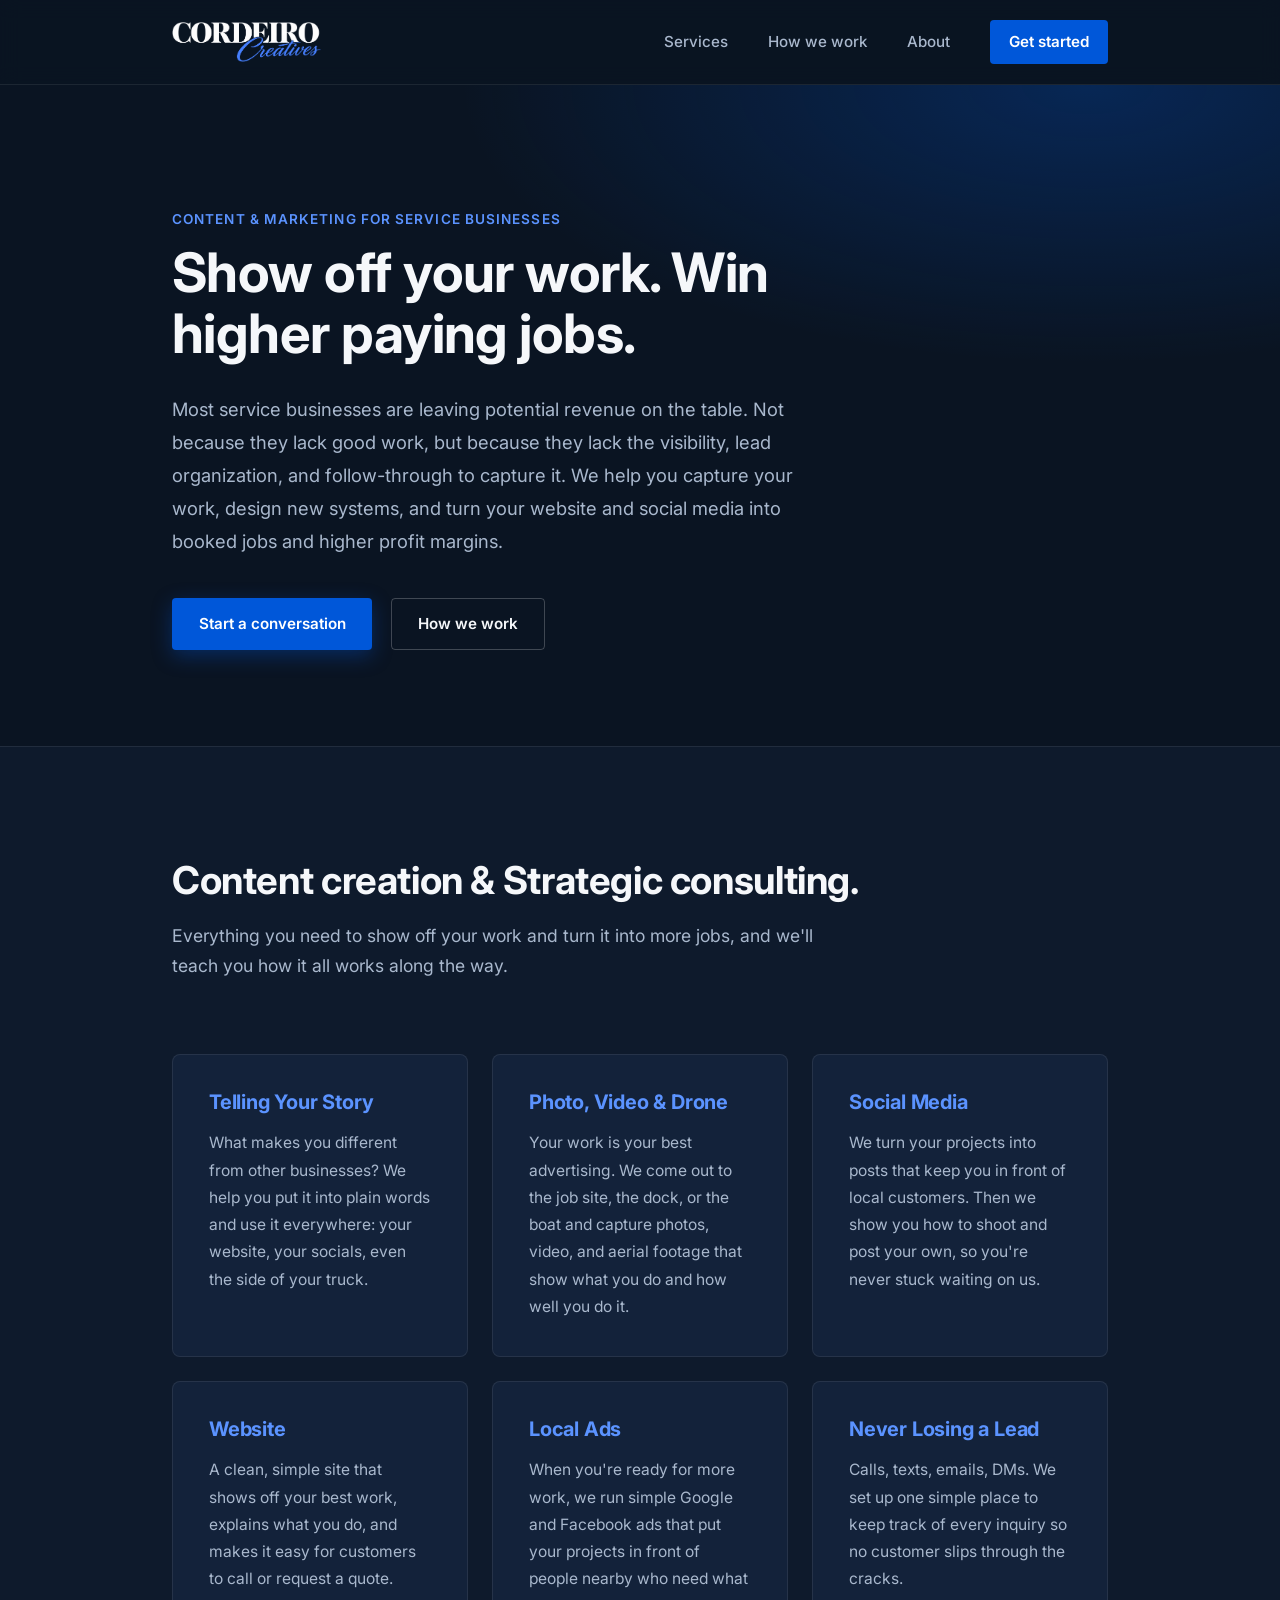
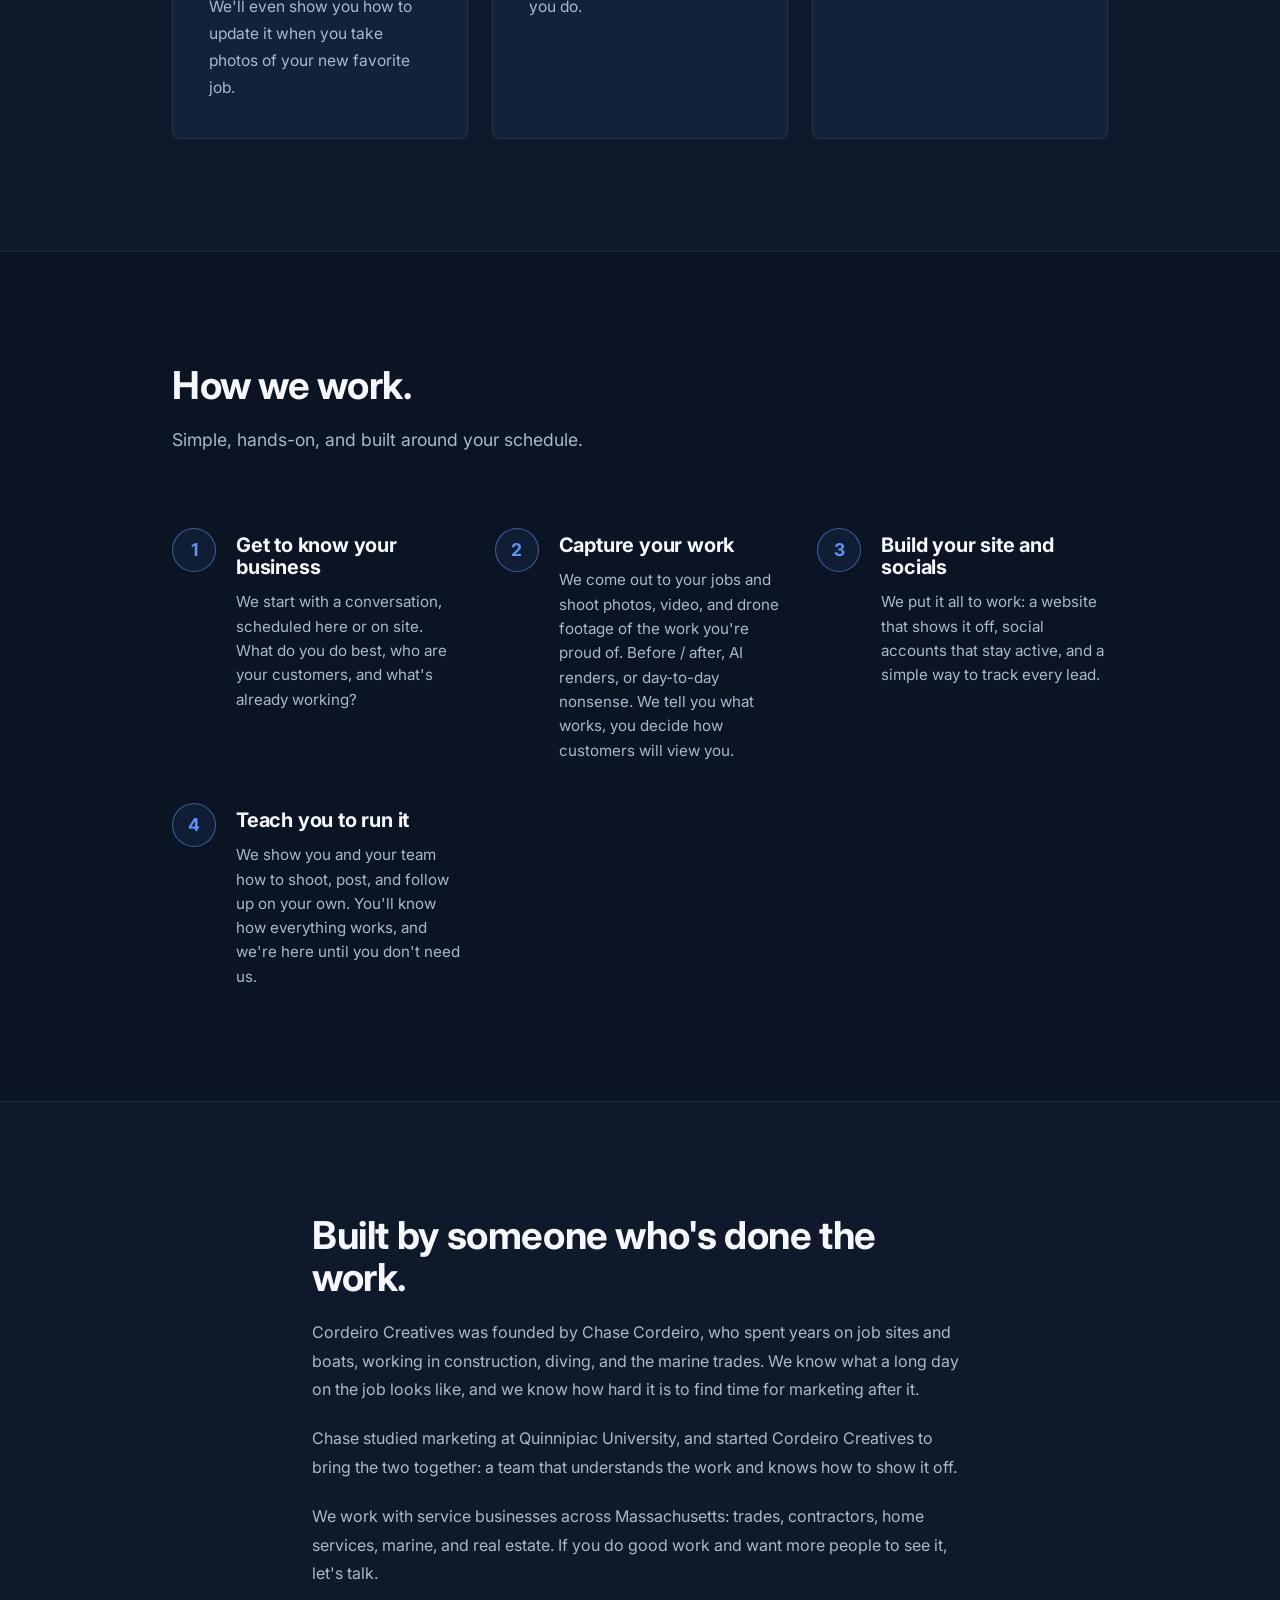
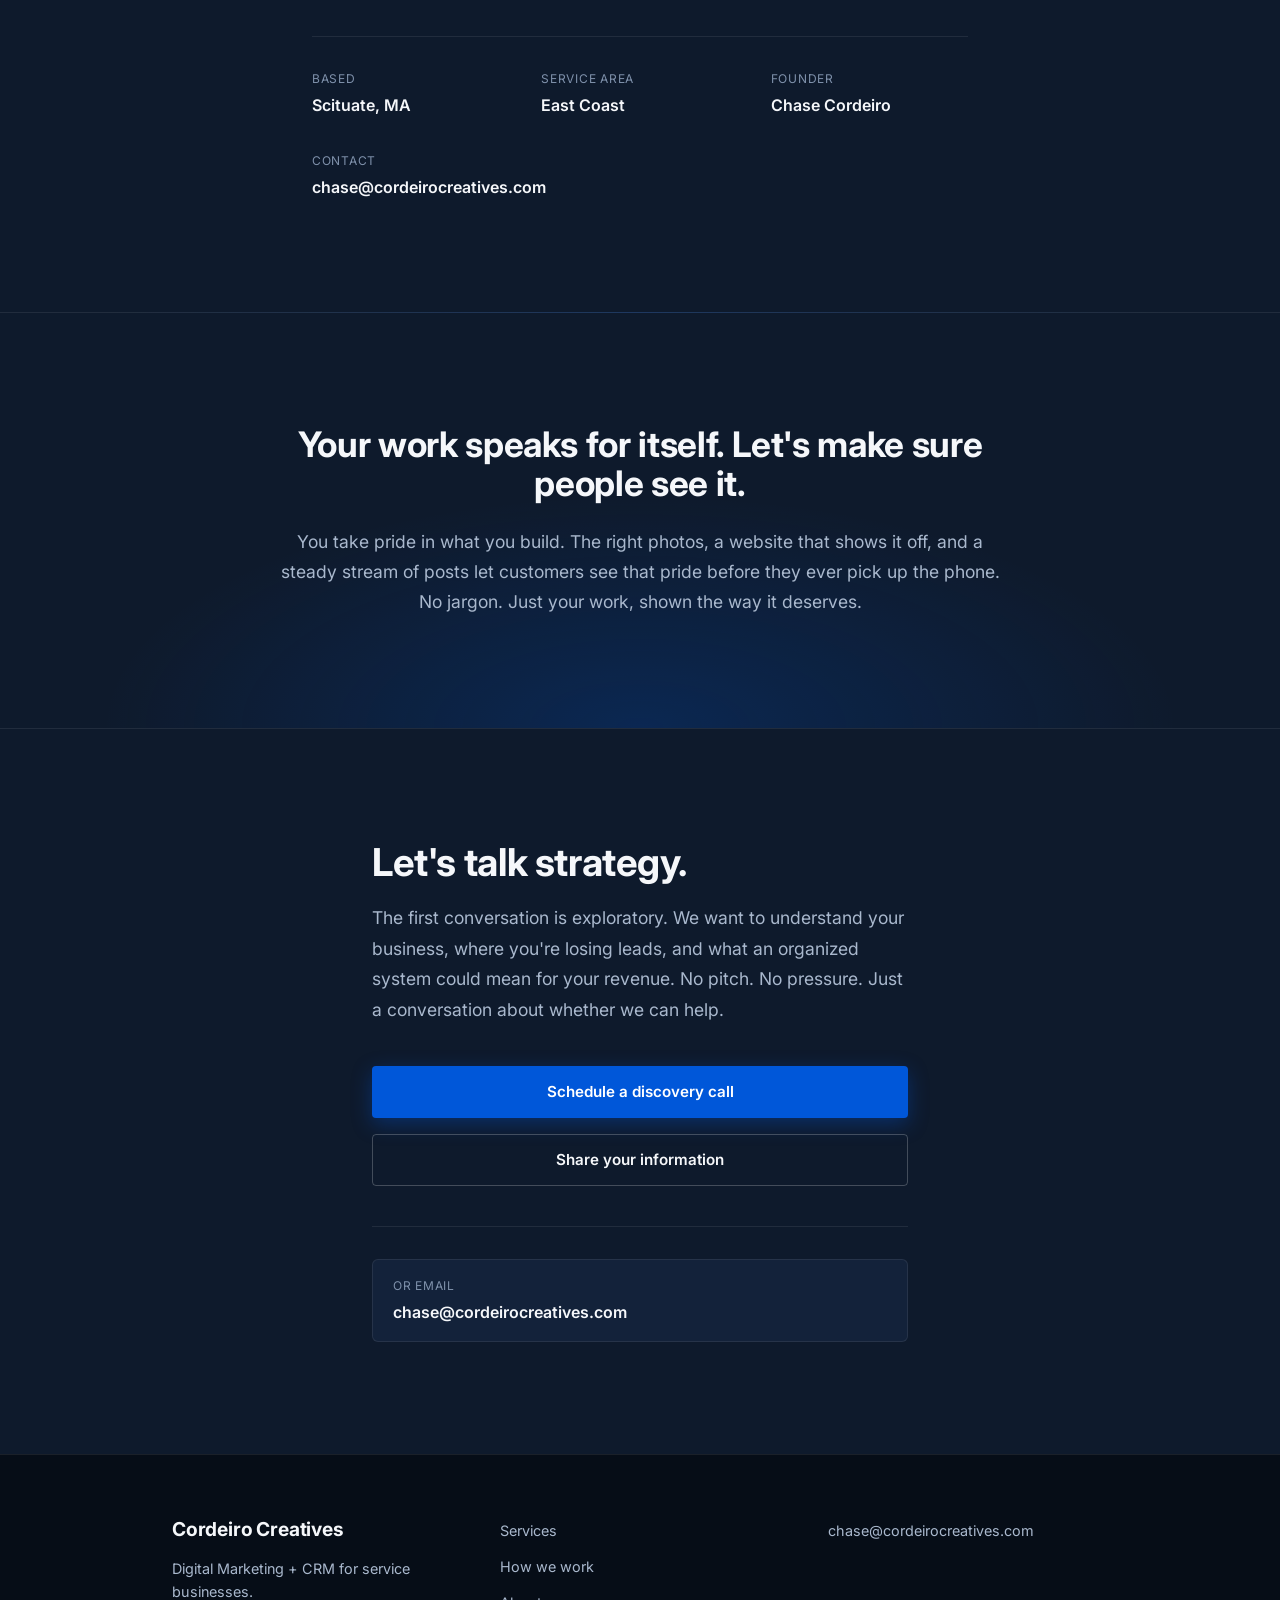
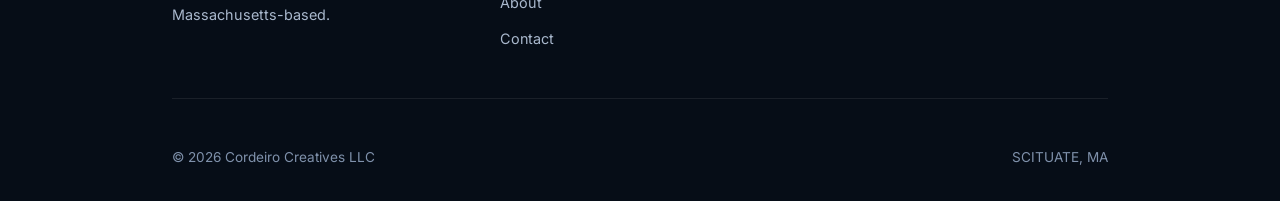
==== site/index.html @ 607e94f4 "Initial commit: Cordeiro Creatives website" ====
<!DOCTYPE html>
<html lang="en">
<head>
<meta charset="UTF-8" />
<meta name="viewport" content="width=device-width, initial-scale=1.0" />
<title>Cordeiro Creatives &amp; Consulting | Digital Marketing &amp; Consulting for Service Businesses</title>
<meta name="description" content="Marketing + CRM setup for Massachusetts service businesses. We create content, help you organize leads, close more deals, and grow profitable while teaching you everything we know along the way." />
<meta name="theme-color" content="#0A1422" />

<meta property="og:type" content="website" />
<meta property="og:title" content="Cordeiro Creatives &amp; Consulting | Digital Marketing &amp; Consulting for Service Businesses" />
<meta property="og:description" content="Marketing + CRM setup for service businesses that want to create their own content, organize leads and close more deals." />
<meta property="og:image" content="assets/social-card.png" />
<meta name="twitter:card" content="summary_large_image" />

<link rel="icon" href="assets/favicon-32.png" sizes="32x32" />
<link rel="apple-touch-icon" href="assets/apple-touch-icon.png" />

<link rel="preconnect" href="https://fonts.googleapis.com" />
<link rel="preconnect" href="https://fonts.gstatic.com" crossorigin />
<link href="https://fonts.googleapis.com/css2?family=Inter:wght@400;500;600;700;800&display=swap" rel="stylesheet" />

<link rel="stylesheet" href="styles.css" />
</head>
<body>

<header class="site-header">
  <div class="container nav-wrap">
    <a class="brand" href="#top" aria-label="Cordeiro Creatives home">
      <img src="assets/logo-new-light.png" alt="Cordeiro Creatives" class="brand-mark" />
    </a>

    <button class="menu-btn" aria-label="Toggle navigation" aria-expanded="false" aria-controls="primary-nav">
      <span class="menu-bar"></span>
      <span class="menu-bar"></span>
    </button>

    <nav class="nav-links" id="primary-nav" aria-label="Main navigation">
      <a href="#services">Services</a>
      <a href="#approach">How we work</a>
      <a href="#about">About</a>
      <a href="#contact" class="nav-cta">Get started</a>
    </nav>
  </div>
</header>

<main id="top">

  <!-- ================= HERO ================= -->
  <section class="hero">
    <div class="container">
      <div class="hero-copy">
        <p class="hero-eyebrow">Content &amp; Marketing for Service Businesses</p>
        <h1>Show off your work. Win higher paying jobs.</h1>
        <p class="hero-lede">
          Most service businesses are leaving potential revenue on the table. Not because they lack good work, but because they lack the visibility, lead organization, and follow-through to capture it. We help you capture your work, design new systems, and turn your website and social media into booked jobs and higher profit margins.
        </p>

        <div class="hero-actions">
          <a class="btn btn-primary" href="#contact">Start a conversation</a>
          <a class="btn btn-secondary" href="#approach">How we work</a>
        </div>
      </div>
    </div>
  </section>


  <!-- ================= SERVICES ================= -->
  <section id="services" class="section services">
    <div class="container">
      <div class="section-heading">
        <h2>Content creation &amp; Strategic consulting.</h2>
        <p class="lede">
          Everything you need to show off your work and turn it into more jobs, and we'll teach you how it all works along the way.
        </p>
      </div>

      <div class="service-grid">
        <article class="service-card">
          <h3>Telling Your Story</h3>
          <p>
            What makes you different from other businesses? We help you put it into plain words and use it everywhere: your website, your socials, even the side of your truck.
          </p>
        </article>

        <article class="service-card">
          <h3>Photo, Video &amp; Drone</h3>
          <p>
            Your work is your best advertising. We come out to the job site, the dock, or the boat and capture photos, video, and aerial footage that show what you do and how well you do it.
          </p>
        </article>

        <article class="service-card">
          <h3>Social Media</h3>
          <p>
            We turn your projects into posts that keep you in front of local customers. Then we show you how to shoot and post your own, so you're never stuck waiting on us.
          </p>
        </article>

        <article class="service-card">
          <h3>Website</h3>
          <p>
            A clean, simple site that shows off your best work, explains what you do, and makes it easy for customers to call or request a quote. We'll even show you how to update it when you take photos of your new favorite job.
          </p>
        </article>

        <article class="service-card">
          <h3>Local Ads</h3>
          <p>
            When you're ready for more work, we run simple Google and Facebook ads that put your projects in front of people nearby who need what you do.
          </p>
        </article>

        <article class="service-card">
          <h3>Never Losing a Lead</h3>
          <p>
            Calls, texts, emails, DMs. We set up one simple place to keep track of every inquiry so no customer slips through the cracks.
          </p>
        </article>
      </div>
    </div>
  </section>

  <!-- ================= HOW WE WORK ================= -->
  <section id="approach" class="section process">
    <div class="container process-grid">
      <div class="section-heading">
        <h2>How we work.</h2>
        <p class="lede">
          Simple, hands-on, and built around your schedule.
        </p>
      </div>

      <div class="steps">
        <div class="step">
          <div class="step-number">1</div>
          <div>
            <h3>Get to know your business</h3>
            <p>We start with a conversation, scheduled here or on site. What do you do best, who are your customers, and what's already working?</p>
          </div>
        </div>

        <div class="step">
          <div class="step-number">2</div>
          <div>
            <h3>Capture your work</h3>
            <p>We come out to your jobs and shoot photos, video, and drone footage of the work you're proud of. Before / after, AI renders, or day-to-day nonsense. We tell you what works, you decide how customers will view you.</p>
          </div>
        </div>

        <div class="step">
          <div class="step-number">3</div>
          <div>
            <h3>Build your site and socials</h3>
            <p>We put it all to work: a website that shows it off, social accounts that stay active, and a simple way to track every lead.</p>
          </div>
        </div>

        <div class="step">
          <div class="step-number">4</div>
          <div>
            <h3>Teach you to run it</h3>
            <p>We show you and your team how to shoot, post, and follow up on your own. You'll know how everything works, and we're here until you don't need us.</p>
          </div>
        </div>
      </div>
    </div>
  </section>

  <!-- ================= ABOUT ================= -->
  <section id="about" class="section about">
    <div class="container about-grid">
      <div class="about-body">
        <h2>Built by someone who's done the work.</h2>
        <p>
          Cordeiro Creatives was founded by Chase Cordeiro, who spent years on job sites and boats, working in construction, diving, and the marine trades. We know what a long day on the job looks like, and we know how hard it is to find time for marketing after it.
        </p>
        <p>
          Chase studied marketing at Quinnipiac University, and started Cordeiro Creatives to bring the two together: a team that understands the work and knows how to show it off.
        </p>
        <p>
          We work with service businesses across Massachusetts: trades, contractors, home services, marine, and real estate. If you do good work and want more people to see it, let's talk.
        </p>
        <div class="about-meta">
          <div><span>Based</span><b>Scituate, MA</b></div>
          <div><span>Service area</span><b>East Coast</b></div>
          <div><span>Founder</span><b>Chase Cordeiro</b></div>
          <div><span>Contact</span><b>chase@cordeirocreatives.com</b></div>
        </div>
      </div>
    </div>
  </section>

  <!-- ================= STATEMENT ================= -->
  <section class="section statement">
    <div class="container">
      <div class="statement-inner">
        <h2>Your work speaks for itself. Let's make sure people see it.</h2>
        <p>
          You take pride in what you build. The right photos, a website that shows it off, and a steady stream of posts let customers see that pride before they ever pick up the phone. No jargon. Just your work, shown the way it deserves.
        </p>
      </div>
    </div>
  </section>

  <!-- ================= CONTACT ================= -->
  <section id="contact" class="section contact">
    <div class="container contact-grid">
      <div class="contact-copy">
        <h2>Let's talk strategy.</h2>
        <p class="lede">
          The first conversation is exploratory. We want to understand your business, where you're losing leads, and what an organized system could mean for your revenue. No pitch. No pressure. Just a conversation about whether we can help.
        </p>

        <div class="contact-actions">
          <a class="btn btn-primary" href="https://cal.com/cordeirocreatives/discovery" target="_blank" rel="noopener noreferrer">Schedule a discovery call</a>
          <a class="btn btn-secondary" href="https://tally.so/r/obWql1" target="_blank" rel="noopener noreferrer">Share your information</a>
        </div>

        <div class="contact-direct">
          <a class="contact-link" href="mailto:chase@cordeirocreatives.com">
            <span class="contact-link-label">Or email</span>
            <span class="contact-link-value">chase@cordeirocreatives.com</span>
          </a>
        </div>
      </div>

    </div>
  </section>

</main>

<footer>
  <div class="container">
    <div class="footer-top">
      <div class="footer-brand">
        <h3>Cordeiro Creatives</h3>
        <p>Digital Marketing + CRM for service businesses.<br />Massachusetts-based.</p>
      </div>

      <nav class="footer-links" aria-label="Footer navigation">
        <a href="#services">Services</a>
        <a href="#approach">How we work</a>
        <a href="#about">About</a>
        <a href="#contact">Contact</a>
      </nav>

      <div class="footer-contact">
        <a href="mailto:chase@cordeirocreatives.com">chase@cordeirocreatives.com</a>
      </div>
    </div>

    <div class="footer-bottom">
      <span>&copy; <span id="year"></span> Cordeiro Creatives LLC</span>
      <span>SCITUATE, MA</span>
    </div>
  </div>
</footer>

<script src="script.js"></script>
</body>
</html>
---- site/styles.css ----
/* ==================== COLOR TOKENS — "Ocean depth" ====================
   Change the site's colors here. Everything below uses these variables.
   ====================================================================== */

:root {
  /* Backgrounds, darkest to lightest */
  --bg:          #0A1422;  /* page background (deep navy) */
  --bg-alt:      #0E1A2C;  /* alternating sections */
  --surface:     #13223A;  /* cards, boxes */
  --surface-hi:  #1A2D4A;  /* card hover */

  /* Text */
  --text:        #F5F7FA;  /* headings + main text */
  --text-muted:  #A9B8CD;  /* paragraphs, ledes */
  --text-faint:  #7F91AB;  /* small labels */

  /* Brand blue */
  --blue:        #0057D9;  /* logo blue: buttons */
  --blue-hover:  #1A6BEB;
  --accent:      #5B93FF;  /* brightened blue: headings, links, numbers on dark */

  /* Lines */
  --border:      rgba(255, 255, 255, 0.08);
  --border-hi:   rgba(91, 147, 255, 0.55);
}

/* ==================== RESET & FOUNDATION ==================== */

* {
  margin: 0;
  padding: 0;
  box-sizing: border-box;
}

html {
  scroll-behavior: smooth;
  background: var(--bg);
}

body {
  margin: 0;
  background: var(--bg);
  color: var(--text);
  font-family: 'Inter', -apple-system, 'Segoe UI', sans-serif;
  line-height: 1.6;
  overflow-x: hidden;
  -webkit-font-smoothing: antialiased;
}

h1, h2, h3 {
  font-weight: 700;
  line-height: 1.1;
  letter-spacing: -0.01em;
  color: var(--text);
}

h1 { font-size: 3.2rem; margin-bottom: 1.5rem; }
h2 { font-size: 2.4rem; margin-bottom: 1.2rem; }
h3 { font-size: 1.25rem; margin-bottom: 0.75rem; }

p { margin-bottom: 1.25rem; }

a { color: var(--accent); text-decoration: none; }
a:hover { text-decoration: underline; }

a:focus-visible,
button:focus-visible {
  outline: 2px solid var(--accent);
  outline-offset: 3px;
}

img { max-width: 100%; display: block; }
button { font: inherit; }

/* ==================== LAYOUT ==================== */

.container {
  max-width: 1000px;
  margin: 0 auto;
  padding: 0 2rem;
}

.section {
  padding: 7rem 0;
  border-top: 1px solid var(--border);
}

.section:nth-child(even) {
  background: var(--bg-alt);
}

.section-heading {
  margin-bottom: 4.5rem;
  max-width: 800px;
}

.lede {
  font-size: 1.1rem;
  color: var(--text-muted);
  max-width: 650px;
  line-height: 1.75;
}

/* ==================== HEADER ==================== */

.site-header {
  position: sticky;
  top: 0;
  background: rgba(10, 20, 34, 0.85);
  backdrop-filter: blur(10px);
  -webkit-backdrop-filter: blur(10px);
  border-bottom: 1px solid var(--border);
  z-index: 1000;
}

.nav-wrap {
  display: flex;
  justify-content: space-between;
  align-items: center;
  padding: 1.25rem 2rem;
  position: relative;
}

.brand { display: flex; align-items: center; }

.brand-mark {
  height: 40px;
  width: auto;
}

.nav-links {
  display: flex;
  gap: 2.5rem;
  align-items: center;
}

.nav-links a {
  font-size: 0.95rem;
  font-weight: 500;
  color: var(--text-muted);
  transition: color 0.2s;
}

.nav-links a:hover {
  color: var(--text);
  text-decoration: none;
}

.nav-links .nav-cta {
  background: var(--blue);
  color: #fff;
  padding: 0.6rem 1.2rem;
  border-radius: 4px;
  font-weight: 600;
  transition: background 0.2s;
}

.nav-links .nav-cta:hover {
  background: var(--blue-hover);
  color: #fff;
}

.menu-btn {
  display: none;
  flex-direction: column;
  gap: 5px;
  background: none;
  border: none;
  cursor: pointer;
  padding: 0.5rem;
}

.menu-bar {
  width: 24px;
  height: 2px;
  background: var(--text);
  transition: all 0.3s;
}

/* ==================== HERO ==================== */

.hero {
  padding: 8rem 0 6rem;
  background:
    radial-gradient(ellipse 70% 60% at 85% 0%, rgba(0, 87, 217, 0.28), transparent 70%),
    var(--bg);
}

.hero-copy { max-width: 750px; }

.hero-eyebrow {
  font-size: 0.85rem;
  font-weight: 600;
  text-transform: uppercase;
  letter-spacing: 0.08em;
  color: var(--accent);
  margin-bottom: 1rem;
  line-height: 1;
}

.hero h1 {
  margin-bottom: 1.8rem;
  font-size: 3.4rem;
  line-height: 1.12;
}

.hero-lede {
  font-size: 1.15rem;
  color: var(--text-muted);
  margin-bottom: 2.5rem;
  line-height: 1.8;
  max-width: 650px;
}

.hero-actions {
  display: flex;
  gap: 1.2rem;
}

/* ==================== BUTTONS ==================== */

.btn {
  display: inline-block;
  padding: 0.8rem 1.6rem;
  border-radius: 4px;
  font-weight: 600;
  font-size: 0.95rem;
  transition: all 0.2s;
  border: 1px solid transparent;
  cursor: pointer;
  text-align: center;
}

.btn:hover { text-decoration: none; }

.btn-primary {
  background: var(--blue);
  color: #fff;
  box-shadow: 0 6px 20px rgba(0, 87, 217, 0.35);
}

.btn-primary:hover {
  background: var(--blue-hover);
  box-shadow: 0 8px 26px rgba(0, 87, 217, 0.5);
}

.btn-secondary {
  background: transparent;
  color: var(--text);
  border-color: rgba(255, 255, 255, 0.22);
}

.btn-secondary:hover {
  border-color: var(--accent);
  background: rgba(91, 147, 255, 0.08);
}

/* ==================== SERVICES ==================== */

.service-grid {
  display: grid;
  grid-template-columns: repeat(auto-fit, minmax(280px, 1fr));
  gap: 1.5rem;
}

.service-card {
  padding: 2.25rem;
  background: var(--surface);
  border-radius: 8px;
  border: 1px solid var(--border);
  transition: all 0.3s ease;
}

.service-card:hover {
  border-color: var(--border-hi);
  background: var(--surface-hi);
  transform: translateY(-2px);
  box-shadow: 0 10px 30px rgba(0, 0, 0, 0.35);
}

.service-card h3 {
  color: var(--accent);
  margin-bottom: 1rem;
  font-size: 1.25rem;
}

.service-card p {
  font-size: 0.975rem;
  color: var(--text-muted);
  line-height: 1.75;
  margin-bottom: 0;
}

/* ==================== HOW WE WORK ==================== */

.steps {
  display: grid;
  grid-template-columns: repeat(auto-fit, minmax(250px, 1fr));
  gap: 2.5rem 2rem;
}

.step {
  display: flex;
  gap: 1.25rem;
}

.step-number {
  flex: none;
  width: 44px;
  height: 44px;
  border-radius: 50%;
  display: grid;
  place-items: center;
  font-size: 1.1rem;
  font-weight: 700;
  color: var(--accent);
  border: 1px solid var(--border-hi);
  background: rgba(91, 147, 255, 0.08);
}

.step h3 { margin-top: 0.4rem; }

.step p {
  color: var(--text-muted);
  font-size: 0.95rem;
  margin: 0;
}

/* ==================== ABOUT ==================== */

.about-grid { max-width: 720px; }

.about-body p {
  color: var(--text-muted);
  font-size: 1rem;
  line-height: 1.8;
}

.about-meta {
  margin-top: 3rem;
  padding-top: 2rem;
  border-top: 1px solid var(--border);
  display: grid;
  grid-template-columns: repeat(auto-fit, minmax(160px, 1fr));
  gap: 2rem;
}

.about-meta div {
  display: flex;
  flex-direction: column;
}

.about-meta span {
  font-size: 0.75rem;
  text-transform: uppercase;
  color: var(--text-faint);
  letter-spacing: 0.06em;
  margin-bottom: 0.3rem;
}

.about-meta b {
  font-size: 1rem;
  font-weight: 600;
  color: var(--text);
  overflow-wrap: anywhere;
}

@media (min-width: 481px) {
  .about-meta div:last-child { grid-column: span 2; }
}

/* ==================== STATEMENT ==================== */

.section.statement {
  text-align: center;
  background:
    radial-gradient(ellipse 60% 80% at 50% 100%, rgba(0, 87, 217, 0.22), transparent 70%),
    var(--bg-alt);
}

.statement-inner {
  max-width: 720px;
  margin: 0 auto;
}

.statement h2 {
  font-size: 2.2rem;
  margin-bottom: 1.5rem;
}

.statement p {
  font-size: 1.1rem;
  color: var(--text-muted);
  line-height: 1.7;
  margin-bottom: 0;
}

/* ==================== CONTACT ==================== */

.contact-grid { max-width: 600px; }

.contact-copy .lede { margin-bottom: 2.5rem; }

.contact-actions {
  display: flex;
  flex-direction: column;
  gap: 1rem;
  margin-bottom: 2.5rem;
}

.contact-actions .btn { width: 100%; }

.contact-direct {
  padding-top: 2rem;
  border-top: 1px solid var(--border);
}

.contact-link {
  display: block;
  padding: 1rem 1.25rem;
  background: var(--surface);
  border-radius: 6px;
  border: 1px solid var(--border);
  transition: all 0.2s;
}

.contact-link:hover {
  border-color: var(--border-hi);
  background: var(--surface-hi);
  text-decoration: none;
}

.contact-link-label {
  display: block;
  font-size: 0.75rem;
  text-transform: uppercase;
  color: var(--text-faint);
  letter-spacing: 0.06em;
  margin-bottom: 0.3rem;
}

.contact-link-value {
  display: block;
  font-size: 1rem;
  font-weight: 600;
  color: var(--text);
}

/* ==================== FOOTER ==================== */

footer {
  background: #060D17;
  color: var(--text);
  padding: 4rem 0 2rem;
  border-top: 1px solid var(--border);
}

.footer-top {
  display: grid;
  grid-template-columns: repeat(auto-fit, minmax(220px, 1fr));
  gap: 3rem;
  margin-bottom: 3rem;
  padding-bottom: 3rem;
  border-bottom: 1px solid var(--border);
}

.footer-brand h3 {
  margin-bottom: 1rem;
  font-size: 1.2rem;
}

.footer-brand p {
  color: var(--text-muted);
  font-size: 0.9rem;
  margin: 0;
}

.footer-links,
.footer-contact {
  display: flex;
  flex-direction: column;
  gap: 0.8rem;
}

.footer-links a,
.footer-contact a {
  color: var(--text-muted);
  font-size: 0.9rem;
  transition: color 0.2s;
}

.footer-links a:hover,
.footer-contact a:hover {
  color: var(--text);
  text-decoration: none;
}

.footer-bottom {
  display: flex;
  justify-content: space-between;
  align-items: center;
  font-size: 0.85rem;
  color: var(--text-faint);
}

/* ==================== RESPONSIVE ==================== */

@media (max-width: 768px) {
  h1, .hero h1 { font-size: 2.2rem; }
  h2 { font-size: 1.7rem; }
  .statement h2 { font-size: 1.7rem; }

  .section { padding: 4.5rem 0; }
  .section-heading { margin-bottom: 2.5rem; }
  .hero { padding: 4.5rem 0 3.5rem; }

  .nav-wrap { padding: 1rem 1.5rem; }
  .brand-mark { height: 32px; }

  .nav-links {
    display: none;
    position: absolute;
    top: 100%;
    left: 0;
    right: 0;
    flex-direction: column;
    align-items: stretch;
    gap: 0;
    background: var(--bg-alt);
    padding: 0.5rem 1.5rem 1.25rem;
    border-bottom: 1px solid var(--border);
  }

  .nav-links.open { display: flex; }

  .nav-links a { padding: 0.85rem 0; }
  .nav-links .nav-cta { margin-top: 0.5rem; text-align: center; padding: 0.8rem; }

  .menu-btn { display: flex; }

  .footer-top { grid-template-columns: 1fr; gap: 2rem; }

  .footer-bottom {
    flex-direction: column;
    gap: 1rem;
    text-align: center;
  }

  .service-grid,
  .steps { grid-template-columns: 1fr; }

  .hero-actions { flex-direction: column; }
}

@media (max-width: 480px) {
  h1, .hero h1 { font-size: 1.9rem; }
  h2, .statement h2 { font-size: 1.45rem; }

  .container { padding: 0 1rem; }
  .nav-wrap { padding: 0.9rem 1rem; }
  .section { padding: 3.5rem 0; }

  .service-card { padding: 1.75rem; }
  .about-meta { grid-template-columns: 1fr; }
}

@media (prefers-reduced-motion: reduce) {
  html { scroll-behavior: auto; }
  * { transition: none !important; }
}
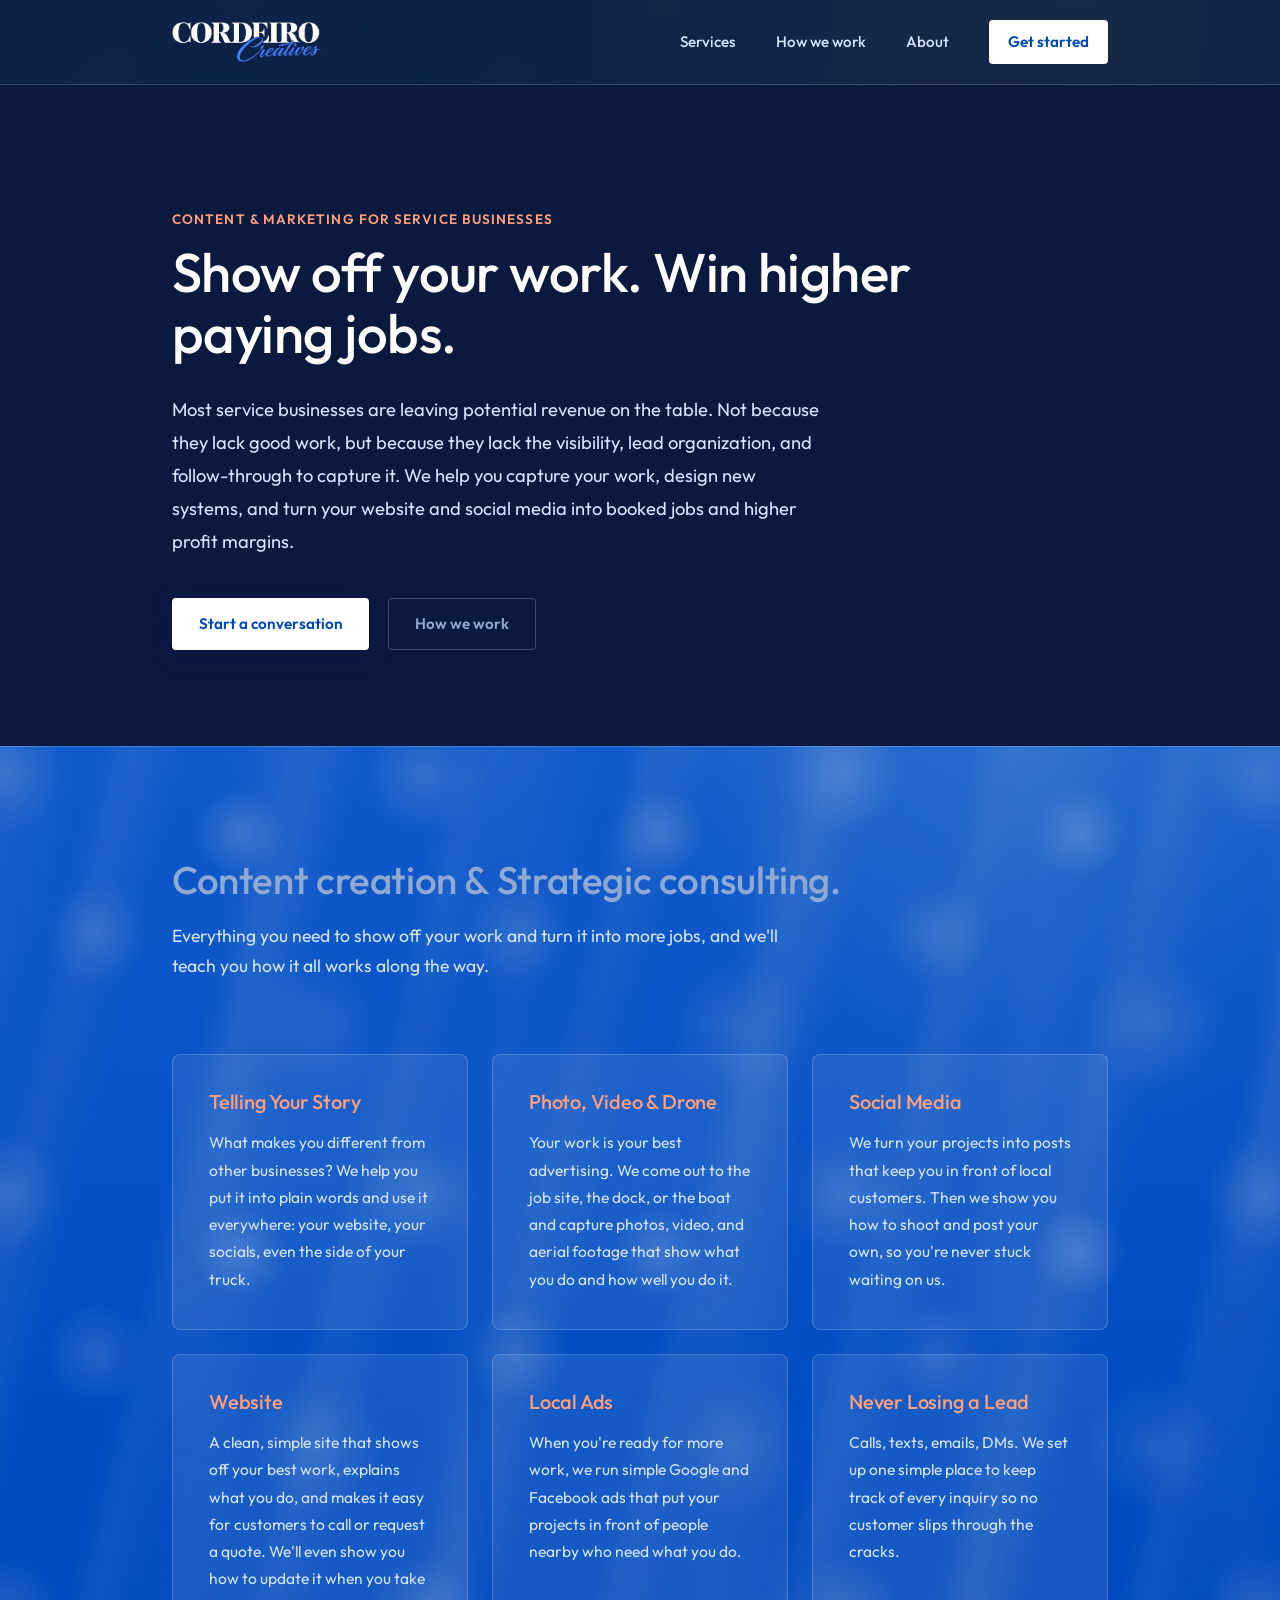
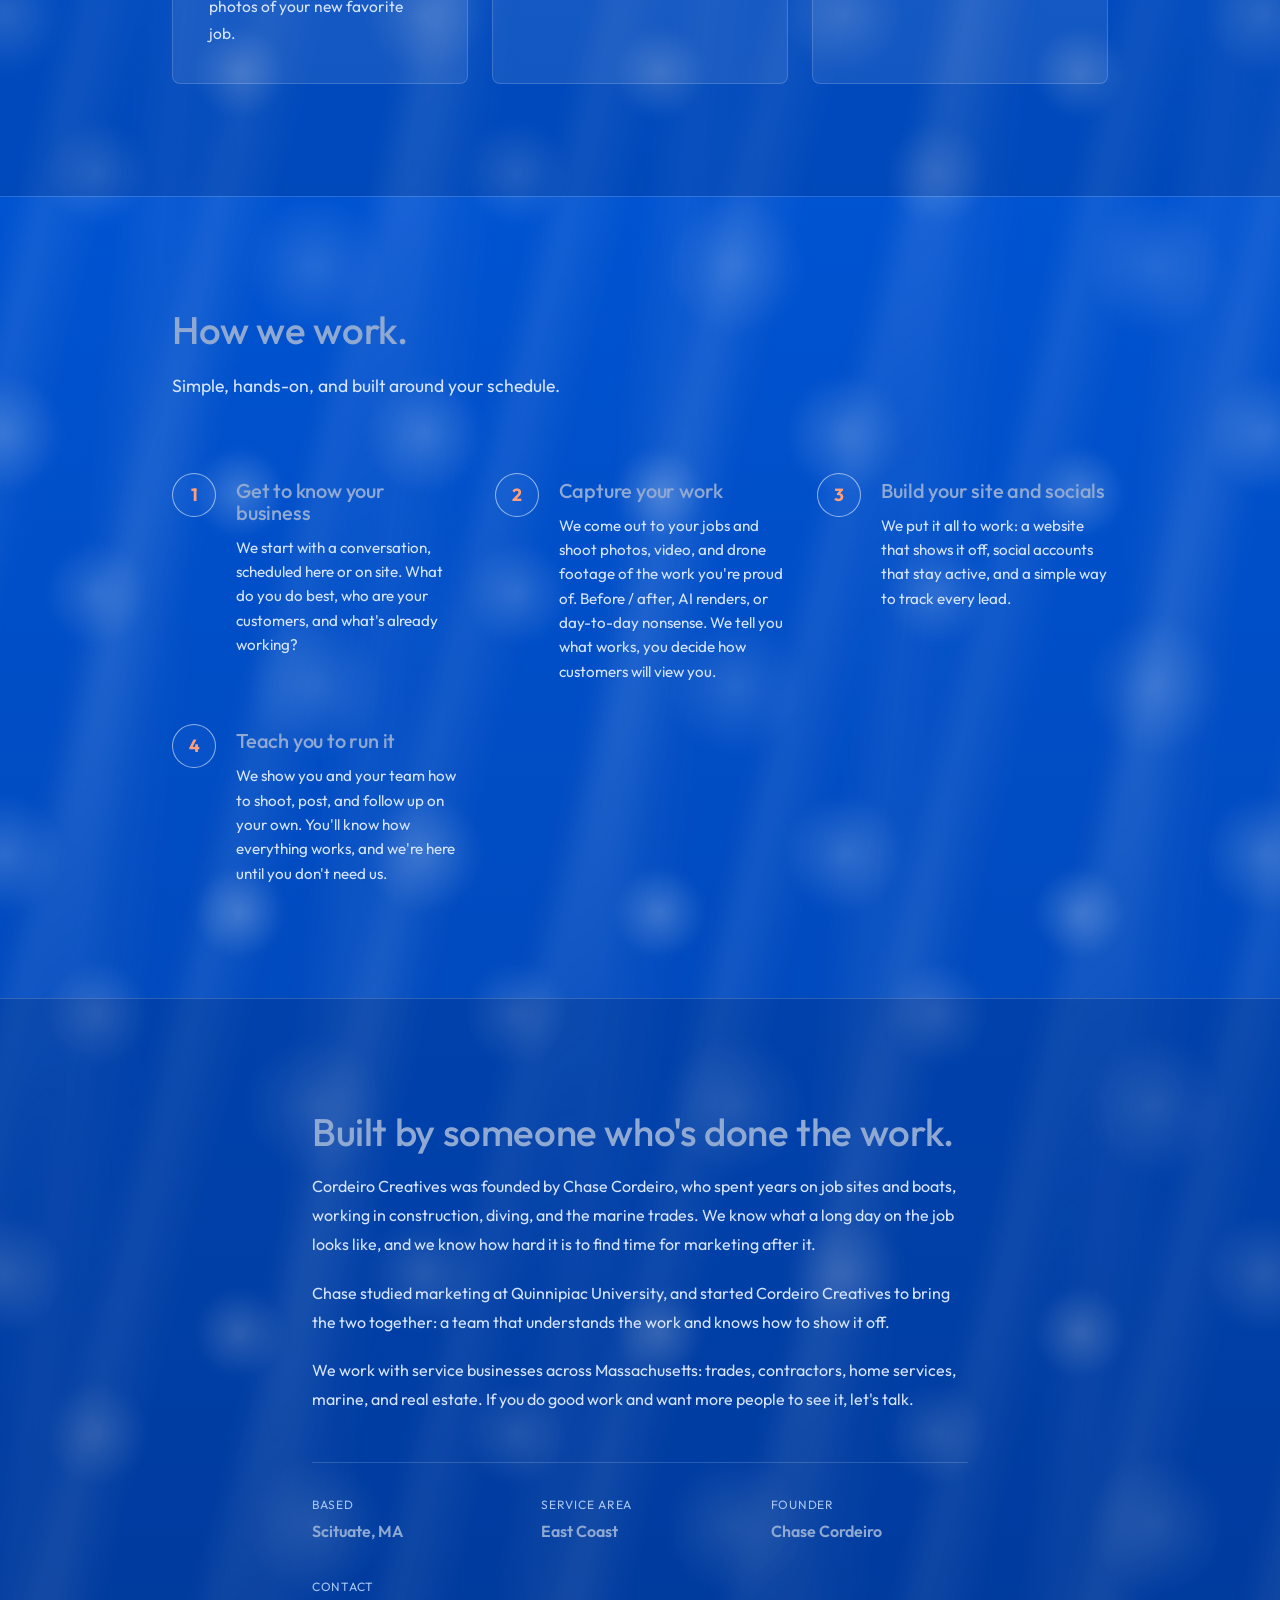
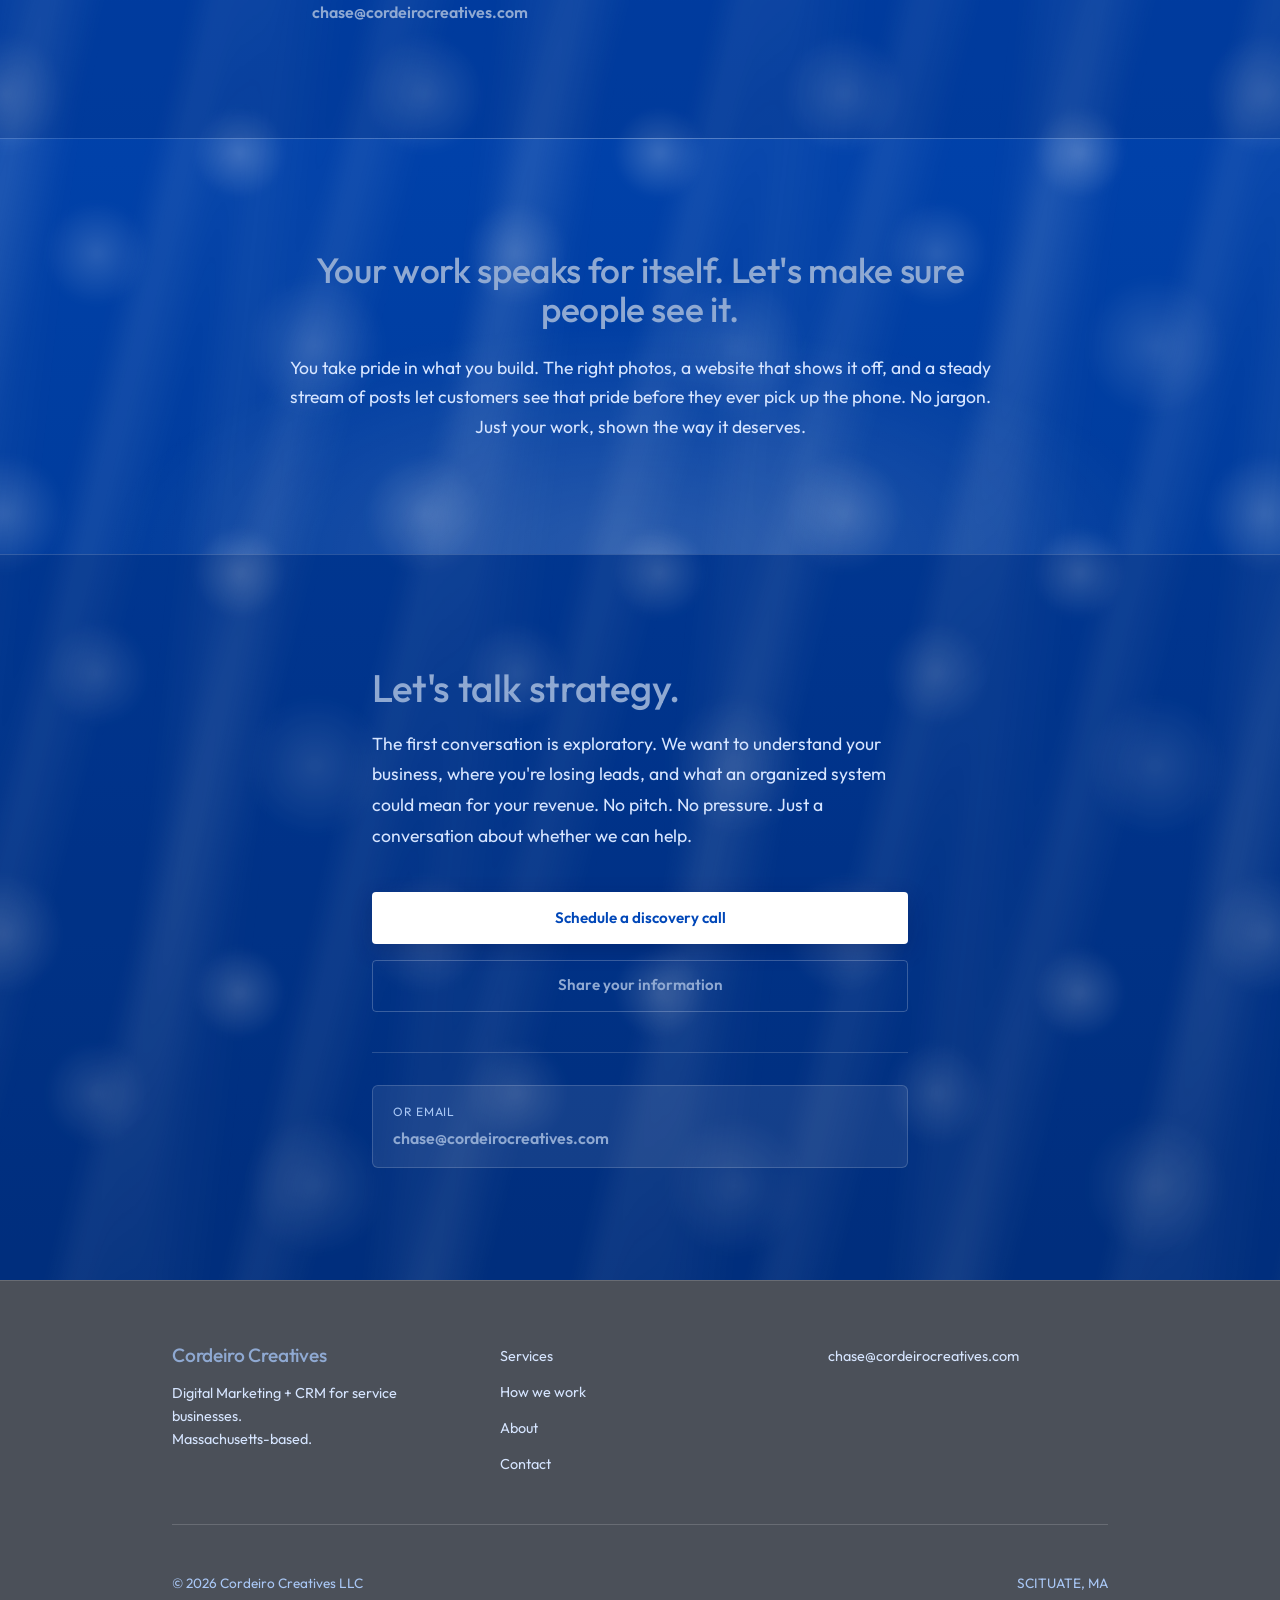
==== commit fac0a37c: "Update site: dark navy hero, section accents, parallax water background Co-Authored-By: Claude Haiku" ====
--- a/site/index.html
+++ b/site/index.html
@@ -5,7 +5,7 @@
 <meta name="viewport" content="width=device-width, initial-scale=1.0" />
 <title>Cordeiro Creatives &amp; Consulting | Digital Marketing &amp; Consulting for Service Businesses</title>
 <meta name="description" content="Marketing + CRM setup for Massachusetts service businesses. We create content, help you organize leads, close more deals, and grow profitable while teaching you everything we know along the way." />
-<meta name="theme-color" content="#0A1422" />
+<meta name="theme-color" content="#0047B8" />
 
 <meta property="og:type" content="website" />
 <meta property="og:title" content="Cordeiro Creatives &amp; Consulting | Digital Marketing &amp; Consulting for Service Businesses" />
@@ -18,11 +18,13 @@
 
 <link rel="preconnect" href="https://fonts.googleapis.com" />
 <link rel="preconnect" href="https://fonts.gstatic.com" crossorigin />
-<link href="https://fonts.googleapis.com/css2?family=Inter:wght@400;500;600;700;800&display=swap" rel="stylesheet" />
+<link href="https://fonts.googleapis.com/css2?family=Outfit:wght@300;400;500;600&display=swap" rel="stylesheet" />
 
 <link rel="stylesheet" href="styles.css" />
 </head>
 <body>
+<div class="water" aria-hidden="true"></div>
+<div class="depth" aria-hidden="true"></div>
 
 <header class="site-header">
   <div class="container nav-wrap">
@@ -66,7 +68,7 @@
 
 
   <!-- ================= SERVICES ================= -->
-  <section id="services" class="section services">
+  <section id="services" class="section services" data-accent="#8CC4FF">
     <div class="container">
       <div class="section-heading">
         <h2>Content creation &amp; Strategic consulting.</h2>
@@ -76,42 +78,42 @@
       </div>
 
       <div class="service-grid">
-        <article class="service-card">
+        <article class="service-card reveal">
           <h3>Telling Your Story</h3>
           <p>
             What makes you different from other businesses? We help you put it into plain words and use it everywhere: your website, your socials, even the side of your truck.
           </p>
         </article>
 
-        <article class="service-card">
+        <article class="service-card reveal">
           <h3>Photo, Video &amp; Drone</h3>
           <p>
             Your work is your best advertising. We come out to the job site, the dock, or the boat and capture photos, video, and aerial footage that show what you do and how well you do it.
           </p>
         </article>
 
-        <article class="service-card">
+        <article class="service-card reveal">
           <h3>Social Media</h3>
           <p>
             We turn your projects into posts that keep you in front of local customers. Then we show you how to shoot and post your own, so you're never stuck waiting on us.
           </p>
         </article>
 
-        <article class="service-card">
+        <article class="service-card reveal">
           <h3>Website</h3>
           <p>
             A clean, simple site that shows off your best work, explains what you do, and makes it easy for customers to call or request a quote. We'll even show you how to update it when you take photos of your new favorite job.
           </p>
         </article>
 
-        <article class="service-card">
+        <article class="service-card reveal">
           <h3>Local Ads</h3>
           <p>
             When you're ready for more work, we run simple Google and Facebook ads that put your projects in front of people nearby who need what you do.
           </p>
         </article>
 
-        <article class="service-card">
+        <article class="service-card reveal">
           <h3>Never Losing a Lead</h3>
           <p>
             Calls, texts, emails, DMs. We set up one simple place to keep track of every inquiry so no customer slips through the cracks.
@@ -122,7 +124,7 @@
   </section>
 
   <!-- ================= HOW WE WORK ================= -->
-  <section id="approach" class="section process">
+  <section id="approach" class="section process" data-accent="#7FE3D0">
     <div class="container process-grid">
       <div class="section-heading">
         <h2>How we work.</h2>
@@ -132,7 +134,7 @@
       </div>
 
       <div class="steps">
-        <div class="step">
+        <div class="step reveal">
           <div class="step-number">1</div>
           <div>
             <h3>Get to know your business</h3>
@@ -140,7 +142,7 @@
           </div>
         </div>
 
-        <div class="step">
+        <div class="step reveal">
           <div class="step-number">2</div>
           <div>
             <h3>Capture your work</h3>
@@ -148,7 +150,7 @@
           </div>
         </div>
 
-        <div class="step">
+        <div class="step reveal">
           <div class="step-number">3</div>
           <div>
             <h3>Build your site and socials</h3>
@@ -156,7 +158,7 @@
           </div>
         </div>
 
-        <div class="step">
+        <div class="step reveal">
           <div class="step-number">4</div>
           <div>
             <h3>Teach you to run it</h3>
@@ -168,7 +170,7 @@
   </section>
 
   <!-- ================= ABOUT ================= -->
-  <section id="about" class="section about">
+  <section id="about" class="section about" data-accent="#FFD27A">
     <div class="container about-grid">
       <div class="about-body">
         <h2>Built by someone who's done the work.</h2>
@@ -192,7 +194,7 @@
   </section>
 
   <!-- ================= STATEMENT ================= -->
-  <section class="section statement">
+  <section class="section statement" data-accent="#C7B6FF">
     <div class="container">
       <div class="statement-inner">
         <h2>Your work speaks for itself. Let's make sure people see it.</h2>
@@ -204,7 +206,7 @@
   </section>
 
   <!-- ================= CONTACT ================= -->
-  <section id="contact" class="section contact">
+  <section id="contact" class="section contact" data-accent="#FF9E7A">
     <div class="container contact-grid">
       <div class="contact-copy">
         <h2>Let's talk strategy.</h2>
--- a/site/styles.css
+++ b/site/styles.css
@@ -4,24 +4,26 @@
 
 :root {
   /* Backgrounds, darkest to lightest */
-  --bg:          #0A1422;  /* page background (deep navy) */
-  --bg-alt:      #0E1A2C;  /* alternating sections */
-  --surface:     #13223A;  /* cards, boxes */
-  --surface-hi:  #1A2D4A;  /* card hover */
+  --bg:          #0047B8;  /* page background (brand blue, deepened) */
+  --bg-alt:      #003C9E;  /* alternating sections */
+  --surface:     rgba(255, 255, 255, 0.08);  /* cards, boxes */
+  --surface-hi:  rgba(255, 255, 255, 0.14);  /* card hover */
 
   /* Text */
-  --text:        #F5F7FA;  /* headings + main text */
-  --text-muted:  #A9B8CD;  /* paragraphs, ledes */
-  --text-faint:  #7F91AB;  /* small labels */
-
-  /* Brand blue */
-  --blue:        #0057D9;  /* logo blue: buttons */
-  --blue-hover:  #1A6BEB;
-  --accent:      #5B93FF;  /* brightened blue: headings, links, numbers on dark */
+  --text:        #FFFFFF;  /* headings + main text */
+  --text-muted:  #D6E5FF;  /* paragraphs, ledes */
+  --text-faint:  #A9C7F5;  /* small labels */
+
+  /* Brand blue and buttons */
+  --blue:        #0057D9;  /* logo blue */
+  --btn:         #FFFFFF;  /* primary buttons */
+  --btn-text:    #0047B8;
+  --btn-hover:   #E8F1FF;
+  --accent:      #B3D2FF;  /* headings, links, numbers on blue */
 
   /* Lines */
-  --border:      rgba(255, 255, 255, 0.08);
-  --border-hi:   rgba(91, 147, 255, 0.55);
+  --border:      rgba(255, 255, 255, 0.16);
+  --border-hi:   rgba(255, 255, 255, 0.55);
 }
 
 /* ==================== RESET & FOUNDATION ==================== */
@@ -38,17 +40,18 @@
 }
 
 body {
+  position: relative;
   margin: 0;
-  background: var(--bg);
-  color: var(--text);
-  font-family: 'Inter', -apple-system, 'Segoe UI', sans-serif;
+  background: transparent;
+  color: var(--text);
+  font-family: 'Outfit', -apple-system, 'Segoe UI', sans-serif;
   line-height: 1.6;
   overflow-x: hidden;
   -webkit-font-smoothing: antialiased;
 }
 
 h1, h2, h3 {
-  font-weight: 700;
+  font-weight: 500;
   line-height: 1.1;
   letter-spacing: -0.01em;
   color: var(--text);
@@ -72,6 +75,72 @@
 img { max-width: 100%; display: block; }
 button { font: inherit; }
 
+/* ==================== WATER ==================== */
+
+.water {
+  position: fixed;
+  top: 0;
+  left: 0;
+  right: 0;
+  z-index: -2;
+  pointer-events: none;
+  overflow: hidden;
+  background:
+    radial-gradient(ellipse 60% 35% at 80% 0%, rgba(170, 225, 255, 0.5), transparent 70%),
+    linear-gradient(180deg, #2A7BF0 0%, #0057D9 30%, #0047B8 60%, #002E7A 100%);
+  will-change: transform;
+}
+
+.depth {
+  position: fixed;
+  inset: 0;
+  z-index: -1;
+  pointer-events: none;
+  background: #02050C;
+  opacity: calc(var(--depth, 0) * 0.85);
+}
+
+h1, h2, h3, p, a, .eyebrow, .hero-eyebrow, .step-number {
+  transition: color 0.6s ease;
+}
+
+.water::before,
+.water::after {
+  content: "";
+  position: absolute;
+  inset: -20%;
+}
+
+.water::before {
+  background:
+    repeating-linear-gradient(104deg, transparent 0 80px, rgba(255, 255, 255, 0.08) 110px, transparent 170px),
+    repeating-linear-gradient(96deg, transparent 0 140px, rgba(255, 255, 255, 0.05) 185px, transparent 260px);
+  filter: blur(8px);
+  animation: sway 18s ease-in-out infinite alternate;
+}
+
+.water::after {
+  background:
+    radial-gradient(circle at 18% 28%, rgba(255, 255, 255, 0.22) 0, transparent 46px),
+    radial-gradient(circle at 62% 14%, rgba(255, 255, 255, 0.18) 0, transparent 60px),
+    radial-gradient(circle at 84% 52%, rgba(255, 255, 255, 0.16) 0, transparent 52px),
+    radial-gradient(circle at 36% 74%, rgba(255, 255, 255, 0.14) 0, transparent 70px);
+  background-size: 420px 420px;
+  filter: blur(3px);
+  mix-blend-mode: screen;
+  animation: shimmer 24s linear infinite;
+}
+
+@keyframes sway {
+  from { transform: translateX(-3%) rotate(0deg); }
+  to   { transform: translateX(3%) rotate(1deg); }
+}
+
+@keyframes shimmer {
+  from { transform: translate(0, 0); }
+  to   { transform: translate(-420px, -420px); }
+}
+
 /* ==================== LAYOUT ==================== */
 
 .container {
@@ -86,7 +155,7 @@
 }
 
 .section:nth-child(even) {
-  background: var(--bg-alt);
+  background: rgba(0, 30, 90, 0.18);
 }
 
 .section-heading {
@@ -106,7 +175,7 @@
 .site-header {
   position: sticky;
   top: 0;
-  background: rgba(10, 20, 34, 0.85);
+  background: rgba(6, 18, 40, 0.85);
   backdrop-filter: blur(10px);
   -webkit-backdrop-filter: blur(10px);
   border-bottom: 1px solid var(--border);
@@ -147,8 +216,8 @@
 }
 
 .nav-links .nav-cta {
-  background: var(--blue);
-  color: #fff;
+  background: var(--btn);
+  color: var(--btn-text);
   padding: 0.6rem 1.2rem;
   border-radius: 4px;
   font-weight: 600;
@@ -156,8 +225,28 @@
 }
 
 .nav-links .nav-cta:hover {
-  background: var(--blue-hover);
-  color: #fff;
+  background: var(--btn-hover);
+  color: var(--btn-text);
+}
+
+.nav-links a.is-active:not(.nav-cta) {
+  color: var(--text);
+  box-shadow: inset 0 -2px 0 var(--accent);
+  padding-bottom: 2px;
+}
+
+/* ==================== REVEAL ==================== */
+
+.reveal { opacity: 0; }
+
+.reveal.visible {
+  opacity: 1;
+  animation: rise 0.7s ease backwards;
+  animation-delay: var(--delay, 0s);
+}
+
+@keyframes rise {
+  from { opacity: 0; transform: translateY(18px); }
 }
 
 .menu-btn {
@@ -181,12 +270,13 @@
 
 .hero {
   padding: 8rem 0 6rem;
-  background:
-    radial-gradient(ellipse 70% 60% at 85% 0%, rgba(0, 87, 217, 0.28), transparent 70%),
-    var(--bg);
+  background: #0A1A3F;
 }
 
 .hero-copy { max-width: 750px; }
+
+.hero h1 { color: #FFFFFF; }
+.hero-lede { color: #D6E5FF; }
 
 .hero-eyebrow {
   font-size: 0.85rem;
@@ -234,14 +324,14 @@
 .btn:hover { text-decoration: none; }
 
 .btn-primary {
-  background: var(--blue);
-  color: #fff;
-  box-shadow: 0 6px 20px rgba(0, 87, 217, 0.35);
+  background: var(--btn);
+  color: var(--btn-text);
+  box-shadow: 0 6px 20px rgba(0, 20, 80, 0.3);
 }
 
 .btn-primary:hover {
-  background: var(--blue-hover);
-  box-shadow: 0 8px 26px rgba(0, 87, 217, 0.5);
+  background: var(--btn-hover);
+  box-shadow: 0 8px 26px rgba(0, 20, 80, 0.4);
 }
 
 .btn-secondary {
@@ -251,8 +341,8 @@
 }
 
 .btn-secondary:hover {
-  border-color: var(--accent);
-  background: rgba(91, 147, 255, 0.08);
+  border-color: var(--border-hi);
+  background: rgba(255, 255, 255, 0.12);
 }
 
 /* ==================== SERVICES ==================== */
@@ -373,9 +463,7 @@
 
 .section.statement {
   text-align: center;
-  background:
-    radial-gradient(ellipse 60% 80% at 50% 100%, rgba(0, 87, 217, 0.22), transparent 70%),
-    var(--bg-alt);
+  background: radial-gradient(ellipse 60% 80% at 50% 100%, rgba(255, 255, 255, 0.16), transparent 70%);
 }
 
 .statement-inner {
@@ -449,7 +537,7 @@
 /* ==================== FOOTER ==================== */
 
 footer {
-  background: #060D17;
+  background: #4B5059;
   color: var(--text);
   padding: 4rem 0 2rem;
   border-top: 1px solid var(--border);
@@ -567,4 +655,7 @@
 @media (prefers-reduced-motion: reduce) {
   html { scroll-behavior: auto; }
   * { transition: none !important; }
-}
+  .reveal.visible { animation: none; }
+  .water::before,
+  .water::after { animation: none; }
+}
